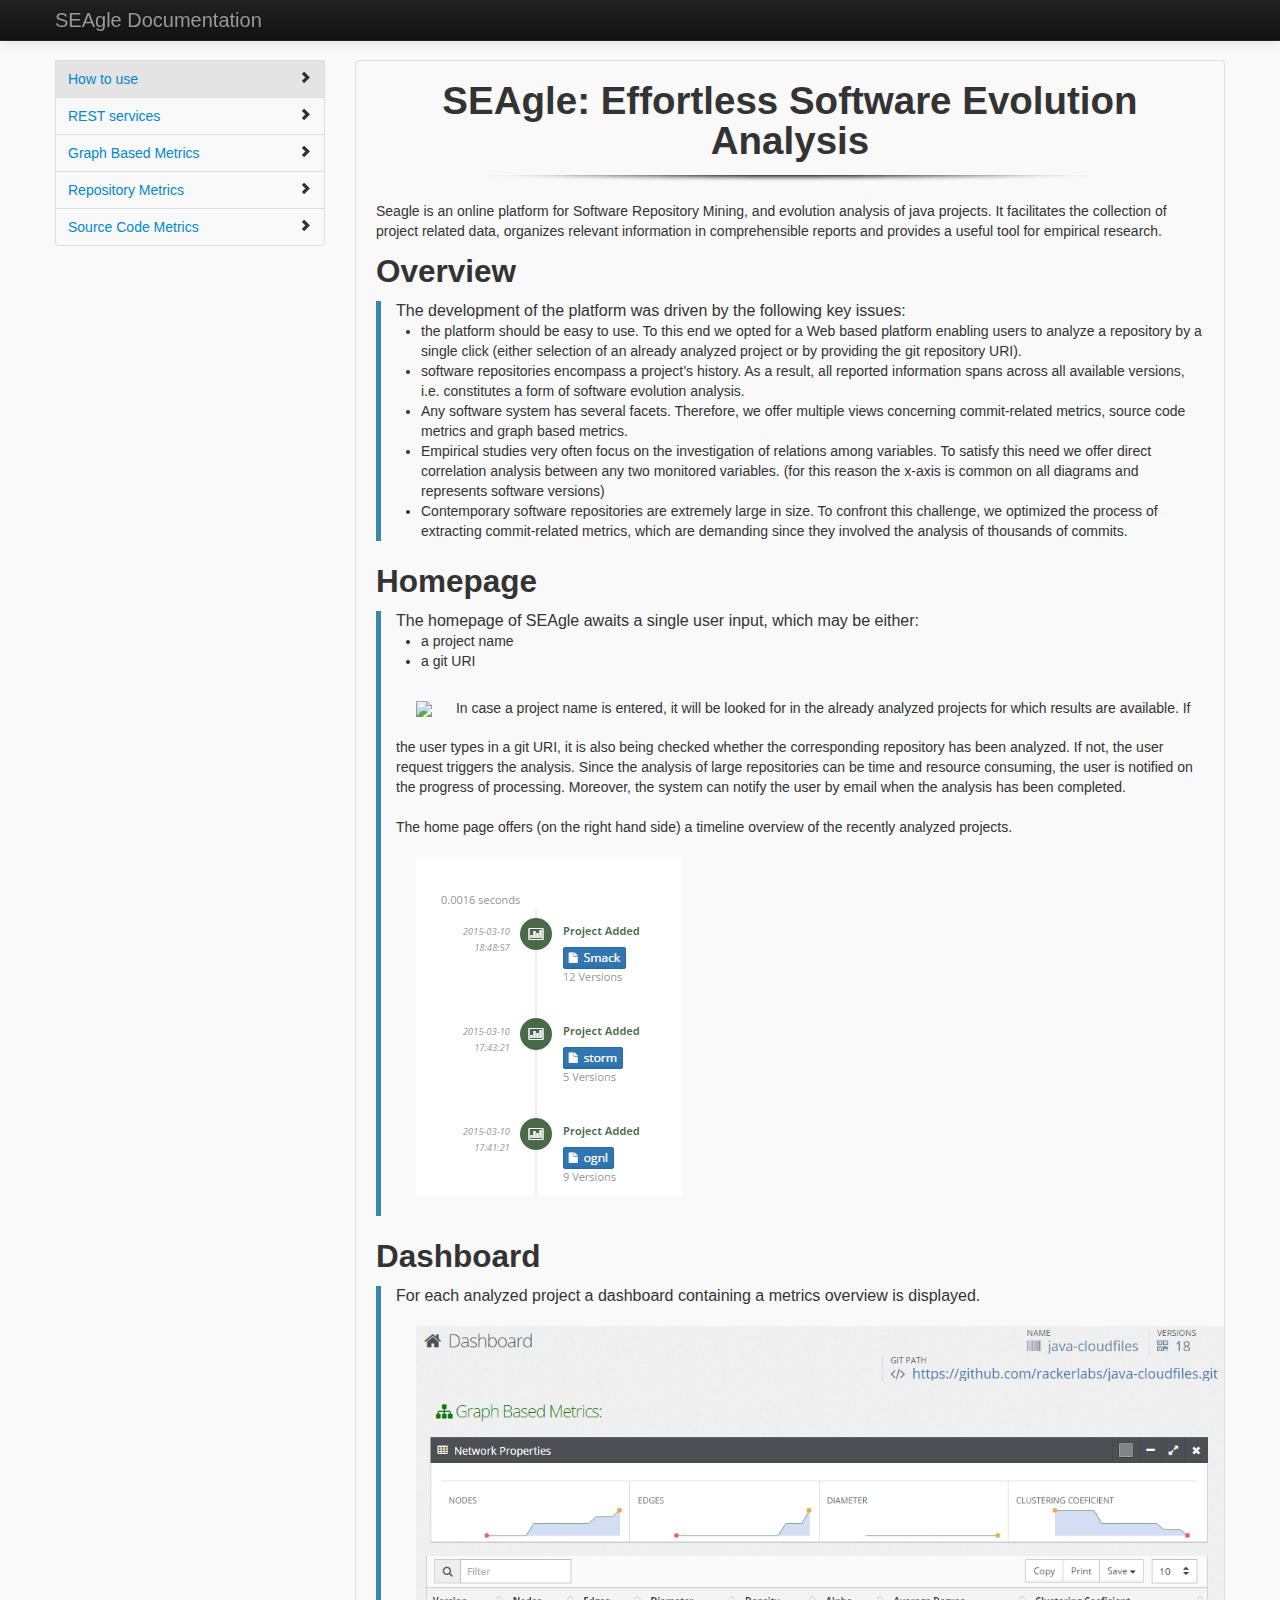
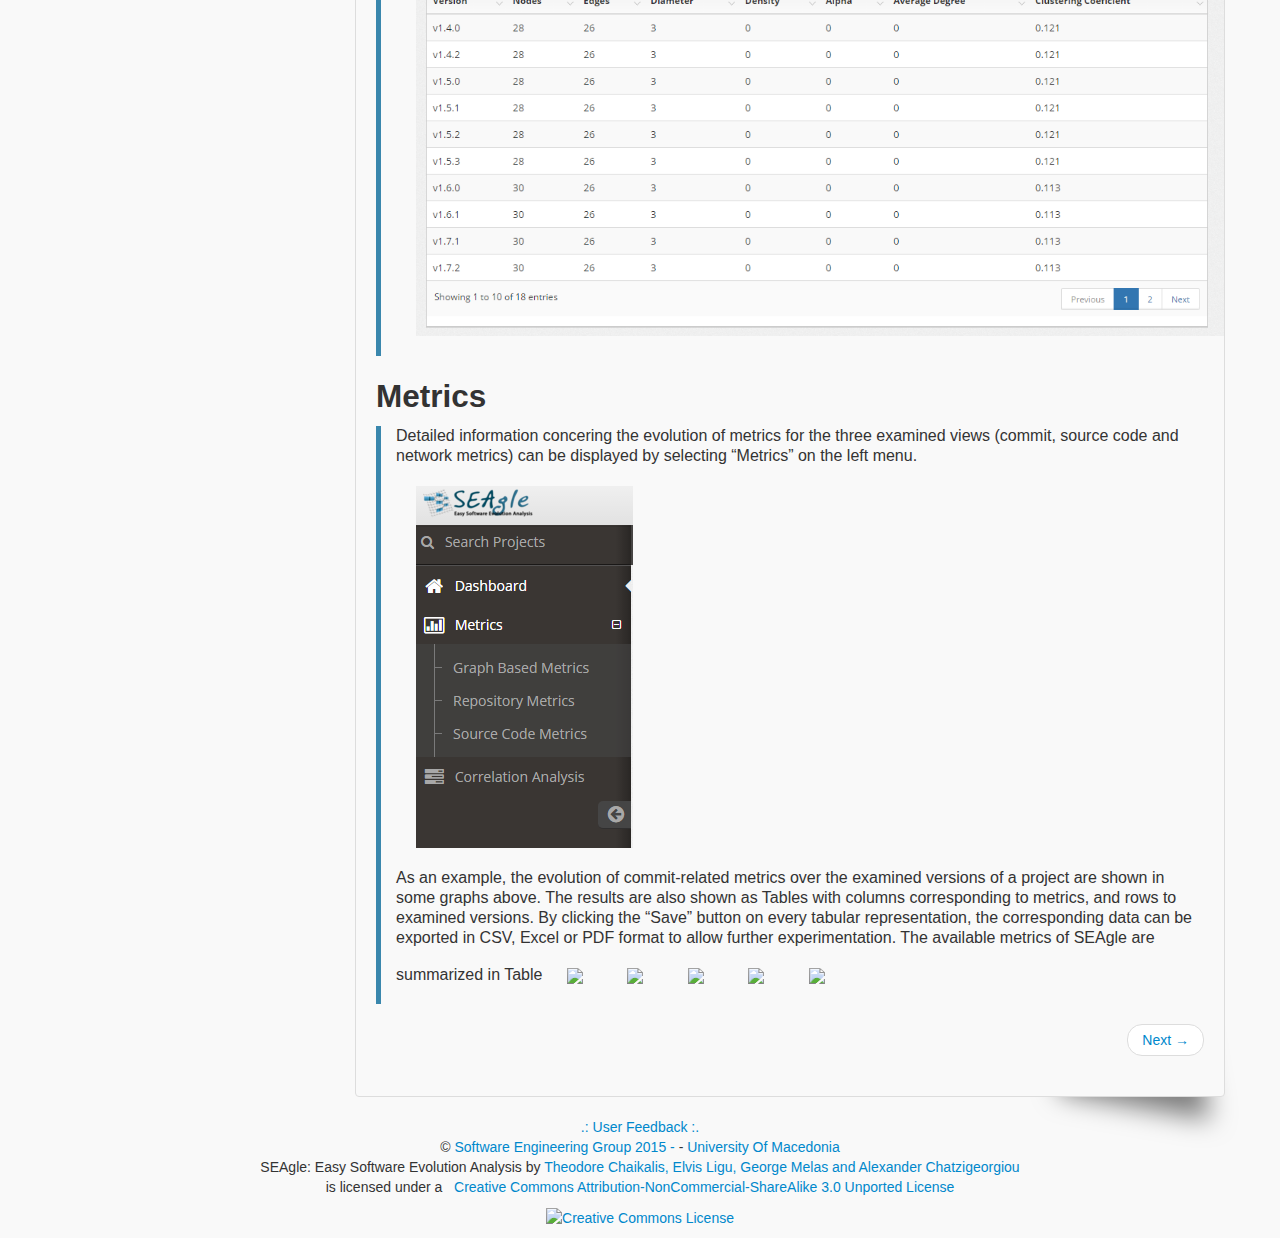
==== documentation/index.html @ a50dc4b7 "Added documentation files" ====
<!DOCTYPE html>
<html lang="en">
    <head>
        <meta charset="utf-8">
        <title>Help - API Documentation</title>
        <meta name="viewport" content="width=device-width, initial-scale=1.0">
        <meta name="description" content="">
        <meta name="author" content="">

        <!-- styles -->
        <link href="css/bootstrap.css" rel="stylesheet">
        <link href="css/bootstrap-responsive.css" rel="stylesheet">
        <link href="css/bootstrap-doc.css" rel="stylesheet">


        <!-- favicon -->
        <link rel="apple-touch-icon-precomposed" sizes="144x144" href="ico/apple-touch-icon-144-precomposed.png">
        <link rel="apple-touch-icon-precomposed" sizes="114x114" href="ico/apple-touch-icon-114-precomposed.png">
        <link rel="apple-touch-icon-precomposed" sizes="72x72" href="ico/apple-touch-icon-72-precomposed.png">
        <link rel="apple-touch-icon-precomposed" href="ico/apple-touch-icon-57-precomposed.png">
        <link rel="shortcut icon" href="ico/favicon.png">


        <!--[if lt IE 9]>
          <script src="js/html5shiv.js"></script>
        <![endif]-->
        
    </head>

    <body>
        <header>
            <!--navbar -->
            <div class="navbar navbar-inverse navbar-fixed-top">
                <div class="navbar-inner">
                    <div class="container">
                        <a class="btn btn-navbar" data-toggle="collapse" data-target=".nav-collapse">
                            <span class="icon-bar"></span>
                            <span class="icon-bar"></span>
                            <span class="icon-bar"></span>
                        </a>
                        <a class="brand" href="index.html"> SEAgle Documentation</a>
                        <div class="nav-collapse collapse">
                            <ul class="nav pull-right">
							<!--
                                <li><a href="index.html">Index</a></li>
                                <li><a href="tree.html">Tree</a></li>
                                <li class="active"><a href="help.html">Help</a></li>
							-->	
                            </ul>
                        </div><!--/.nav-collapse -->
                    </div>
                </div>
            </div><!--/.navbar -->
        </header>
        
        <article class="container">
            <div class="row-fluid">
                <div class="span3">
                    <!--sidebar -->
                    <ul class="nav nav-tabs nav-stacked">
                        <li style="background-color: #E4E4E4"><a href="index.html"><i class="icon-chevron-right pull-right success"></i> How to use</a></li>
                        <li><a href="rest_calls.html"><i class="icon-chevron-right pull-right"></i> REST services</a></li>
                        <li><a href="graph_metrics.html"><i class="icon-chevron-right pull-right"></i> Graph Based Metrics</a></li>
                        <li><a href="repo_metrics.html"><i class="icon-chevron-right pull-right"></i> Repository Metrics</a></li>
                        <li><a href="source_metrics.html"><i class="icon-chevron-right pull-right"></i> Source Code Metrics</a></li>
                    </ul>
                </div><!--/.span3 -->
                
                
                <div class="span9">
                    <div class="doc-content-box">
                        <h1 class="heading">SEAgle: Effortless Software Evolution Analysis</h1>
                        <p>Seagle is an online platform for Software Repository Mining, and evolution analysis of java projects. It facilitates the collection of project related data, organizes relevant information in comprehensible reports and provides a useful tool for empirical research.</p>


                        <h2>Overview</h2>
                        <blockquote><p>
						
						The development of the platform was driven by the following key issues: <p>
				<ul>		
					<li>the platform should be easy to use. To this end we opted for a Web based platform enabling users to analyze a repository by a single click (either selection of an already analyzed project or by providing the git repository URI).</li>
					<li>software repositories encompass a project’s history. As a result, all reported information spans across all available versions, i.e. constitutes a form of software evolution analysis.</li>
					<li>Any software system has several facets. Therefore, we offer multiple views concerning commit-related metrics, source code metrics and graph based metrics.</li>
					<li>Empirical studies very often focus on the investigation of relations among variables. To satisfy this need we offer direct correlation analysis between any two monitored variables.  (for this reason the x-axis is common on all diagrams and represents software versions)</li>
					<li>Contemporary software repositories are extremely large in size. To confront this challenge, we optimized the process of extracting commit-related metrics, which are demanding since they involved the analysis of thousands of commits.</li> 
				</ul>
												
						</p></blockquote>

                        <h2>Homepage</h2>
                        <blockquote><p>
							The homepage of SEAgle awaits a single user input, which may be either:
							<ul>						
									<li>a project name </li>
									<li>a git URI</li>
							</ul>
						<img src="img/main_search_page.png" style="margin: 20px; margin-bottom:20px" />
							In case a project name is entered, it will be looked for in the already analyzed projects for which results are available. If the user types in a git URI, it is also being checked whether the corresponding repository has been analyzed. If not, the user request triggers the analysis. 
							Since the analysis of large repositories can be time and resource consuming, the user is notified on the progress of processing. Moreover, the system can notify the user by email when the analysis has been completed. 
						<br><br>	The home page offers (on the right hand side) a timeline overview of the recently analyzed projects.
						<img src="img/timeline.png" style="margin: 20px; margin-bottom:20px"/>	
						</p></blockquote>

                        <h2>Dashboard</h2>
                        <blockquote><p>
						
							For each analyzed project a dashboard containing a metrics overview is displayed. 
						<img src="img/dashboard.png" style="margin: 20px; margin-bottom:20px" />																					
						</p></blockquote>

                        <h2>Metrics</h2>
                        <blockquote><p>
							Detailed information concering the evolution of metrics for the three examined views (commit, source code and network metrics) can be displayed by selecting “Metrics” on the left menu. <p>
							<img src="img/menu.png" style="margin: 20px; margin-bottom:20px"/>	
						<p>	As an example, the evolution of commit-related metrics over the examined versions of a project are shown in some graphs above. The results are also shown as Tables with columns corresponding to metrics, and rows to examined versions. 
							By clicking the “Save” button on every tabular representation, the corresponding data can be exported in CSV, Excel or PDF format to allow further experimentation. The available metrics of SEAgle are summarized in Table 
							<img src="img/c01.png" style="margin: 20px; margin-bottom:20px"/>
							<img src="img/c02.png" style="margin: 20px; margin-bottom:20px"/>
							<img src="img/c03.png" style="margin: 20px; margin-bottom:20px"/>
							<img src="img/c04.png" style="margin: 20px; margin-bottom:20px"/>
							<img src="img/c05.png" style="margin: 20px; margin-bottom:20px"/>
						</p></blockquote>
						 <!-- pagination -->
                        <div class="page-nav">
                            <ul class="pager">
                                    <li class="next">
                                    <a href="rest_calls.html">Next &rarr;</a>
                                </li>
                            </ul>
                        </div><!-- /pagination -->
						<div class="shadow-right"> </div><!-- shadow doc-content-box -->
                    </div><!--/.doc-content-box -->
                </div><!--/.span9 -->
            </div><!--/.row-fluid -->
        </article>
        
        
       <!-- footer -->
        <footer style="text-align: center">
                <div class="container">		
					<a href="http://goo.gl/forms/PjcENA2B6s" target="_blank">.: User Feedback :.</a><p>
					&copy; <a href="http://se.uom.gr"> Software Engineering Group 2015 - </a> - <a href="http://www.uom.gr" target="_blank">University Of Macedonia</a> 
					<span
					xmlns:dct="http://purl.org/dc/terms/"
					href="http://purl.org/dc/dcmitype/Dataset" target="_blank" property="dct:title"
					rel="dct:type"><br>SEAgle: Easy Software Evolution Analysis</span> by <a
					xmlns:cc="http://creativecommons.org/ns#" href="http://SEAgle.org"
					property="cc:attributionName" rel="cc:attributionURL">Theodore Chaikalis, Elvis Ligu, 
					George Melas and Alexander Chatzigeorgiou</a>
					<br> 
					is licensed under a &nbsp
					<a rel="license" href="http://creativecommons.org/licenses/by-nc-sa/3.0/" target="_blank">Creative
					Commons Attribution-NonCommercial-ShareAlike 3.0 Unported License</a>
					<p>
					<a rel="license" href="http://creativecommons.org/licenses/by-nc-sa/3.0/" target="_blank">
					<img alt="Creative Commons License" style="border-width:0"
					src="http://i.creativecommons.org/l/by-nc-sa/3.0/88x31.png" /></a>
           
            </div>
        </footer><!--/.footer -->
        
        <!-- javascript
        ================================================== -->
        <script src="js/jquery.min.js"></script>
        <script src="js/bootstrap.min.js"></script>
    </body>
</html>
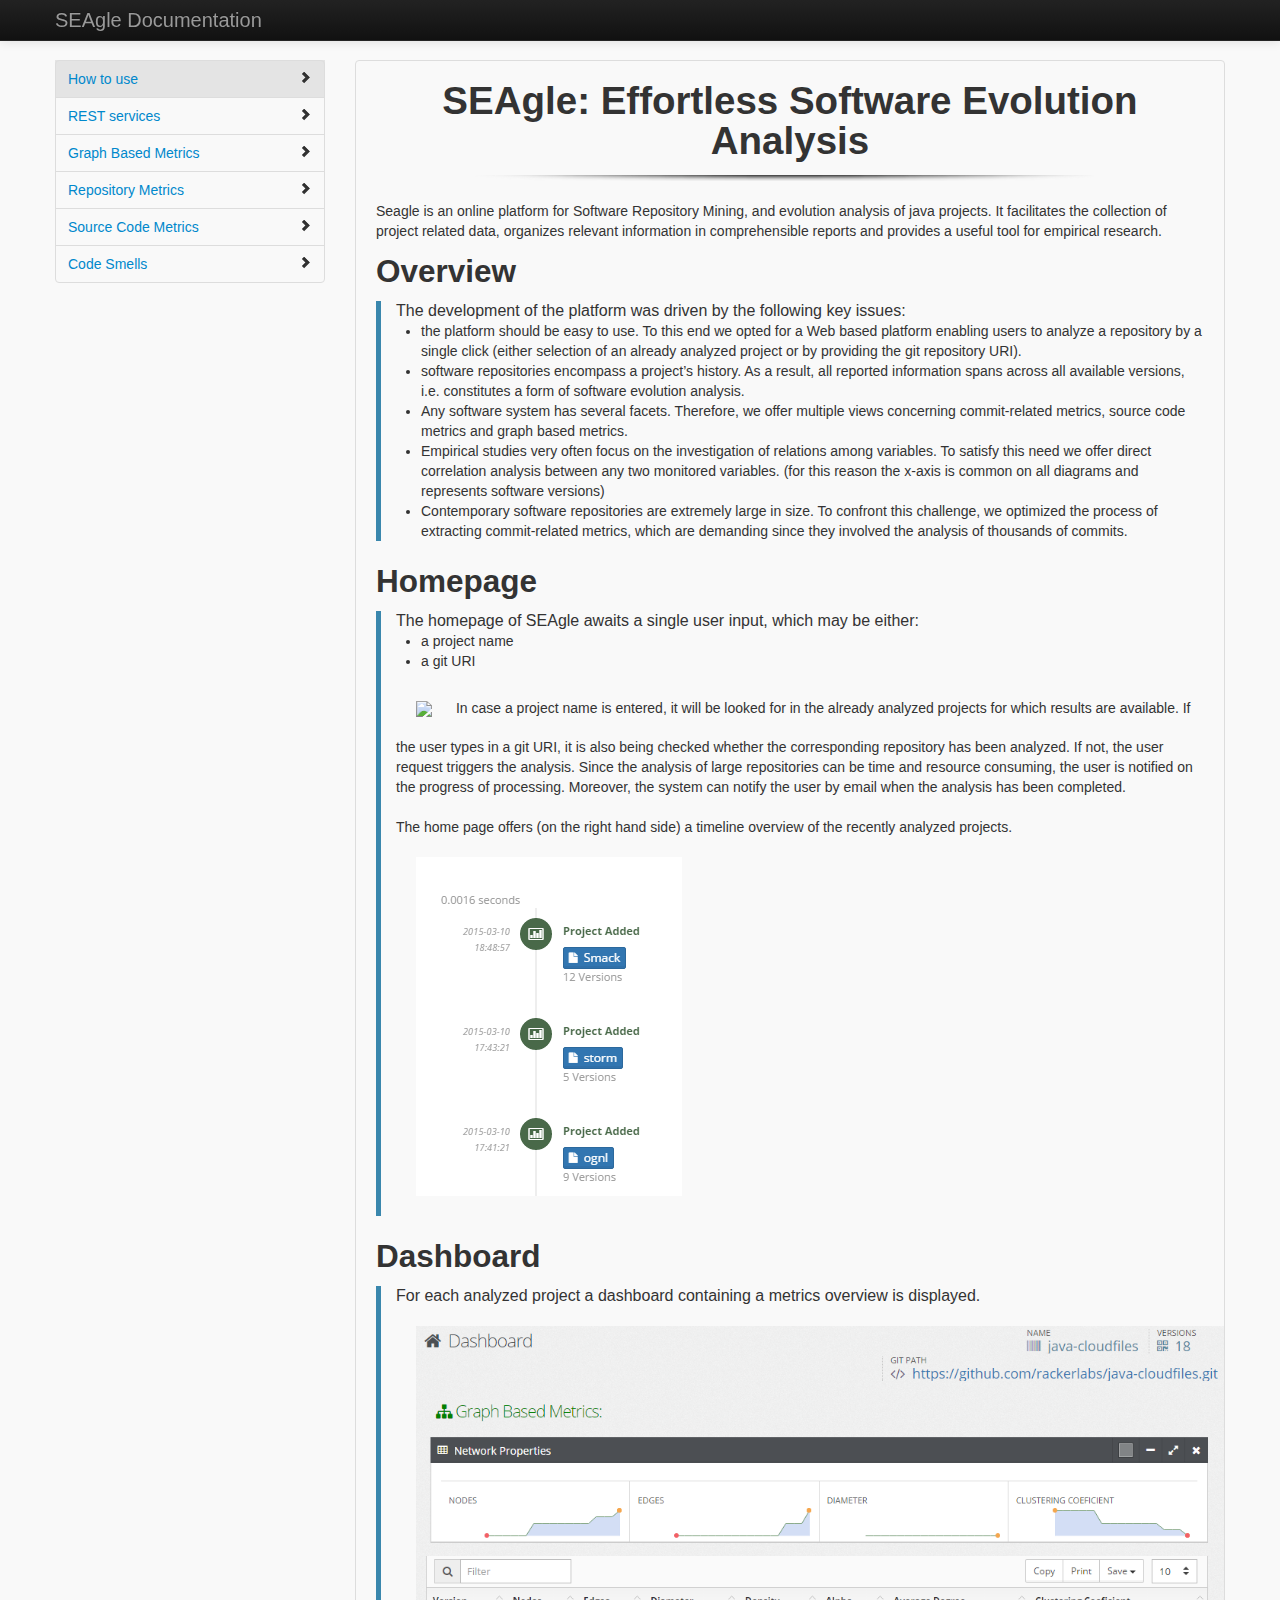
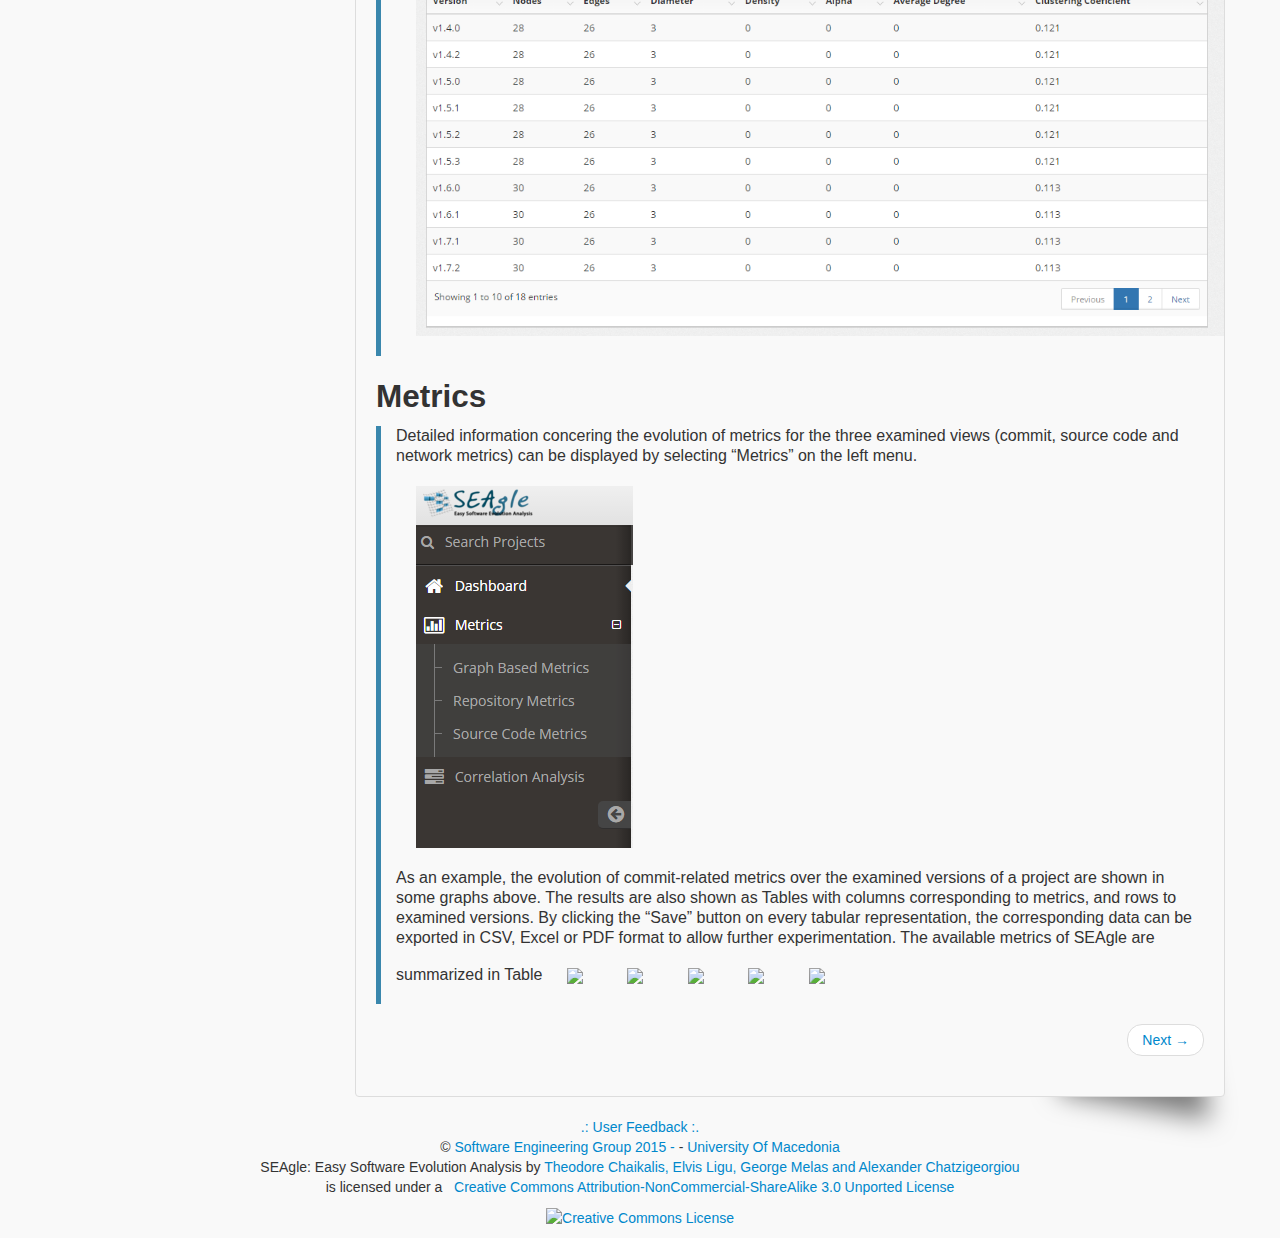
==== commit 47baf15e: "Added more source code metrics" ====
--- a/documentation/index.html
+++ b/documentation/index.html
@@ -63,6 +63,7 @@
                         <li><a href="graph_metrics.html"><i class="icon-chevron-right pull-right"></i> Graph Based Metrics</a></li>
                         <li><a href="repo_metrics.html"><i class="icon-chevron-right pull-right"></i> Repository Metrics</a></li>
                         <li><a href="source_metrics.html"><i class="icon-chevron-right pull-right"></i> Source Code Metrics</a></li>
+						 <li><a href="code_smells.html"><i class="icon-chevron-right pull-right"></i> Code Smells</a></li>
                     </ul>
                 </div><!--/.span3 -->
                 
